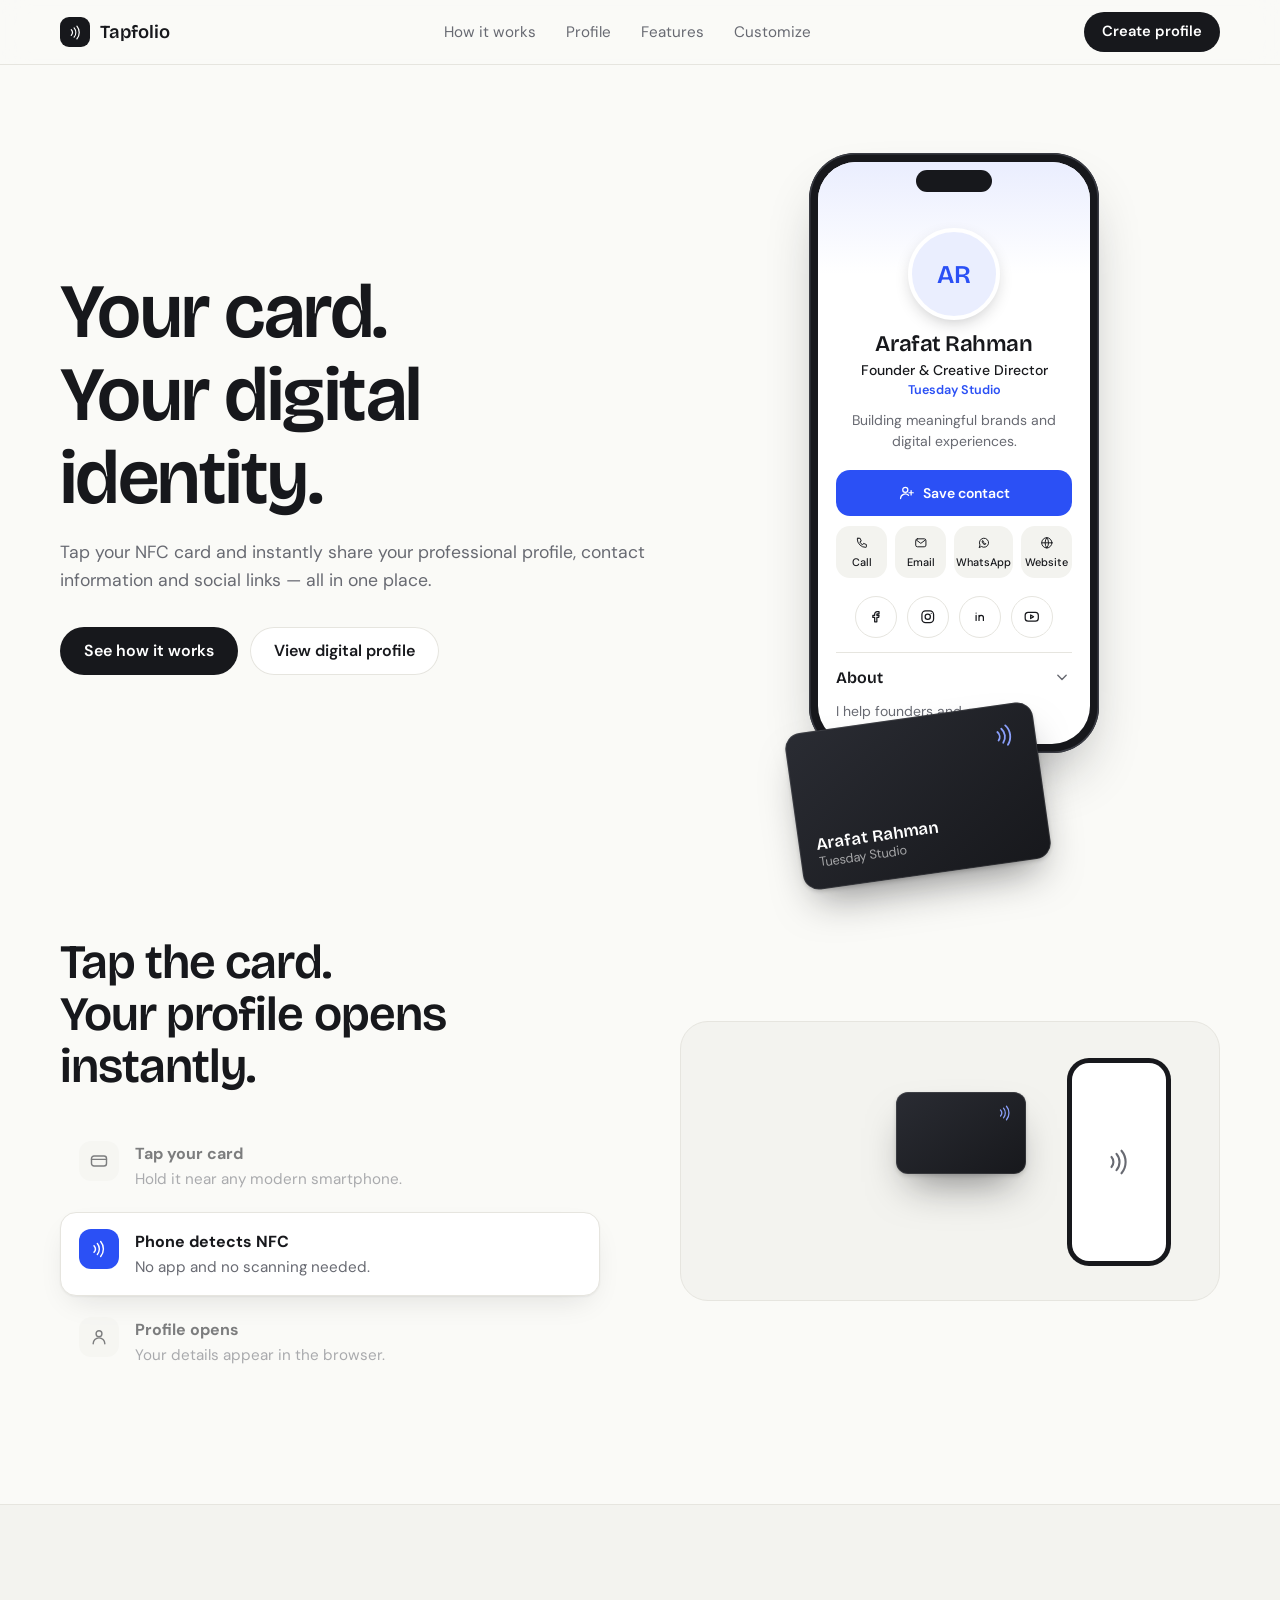
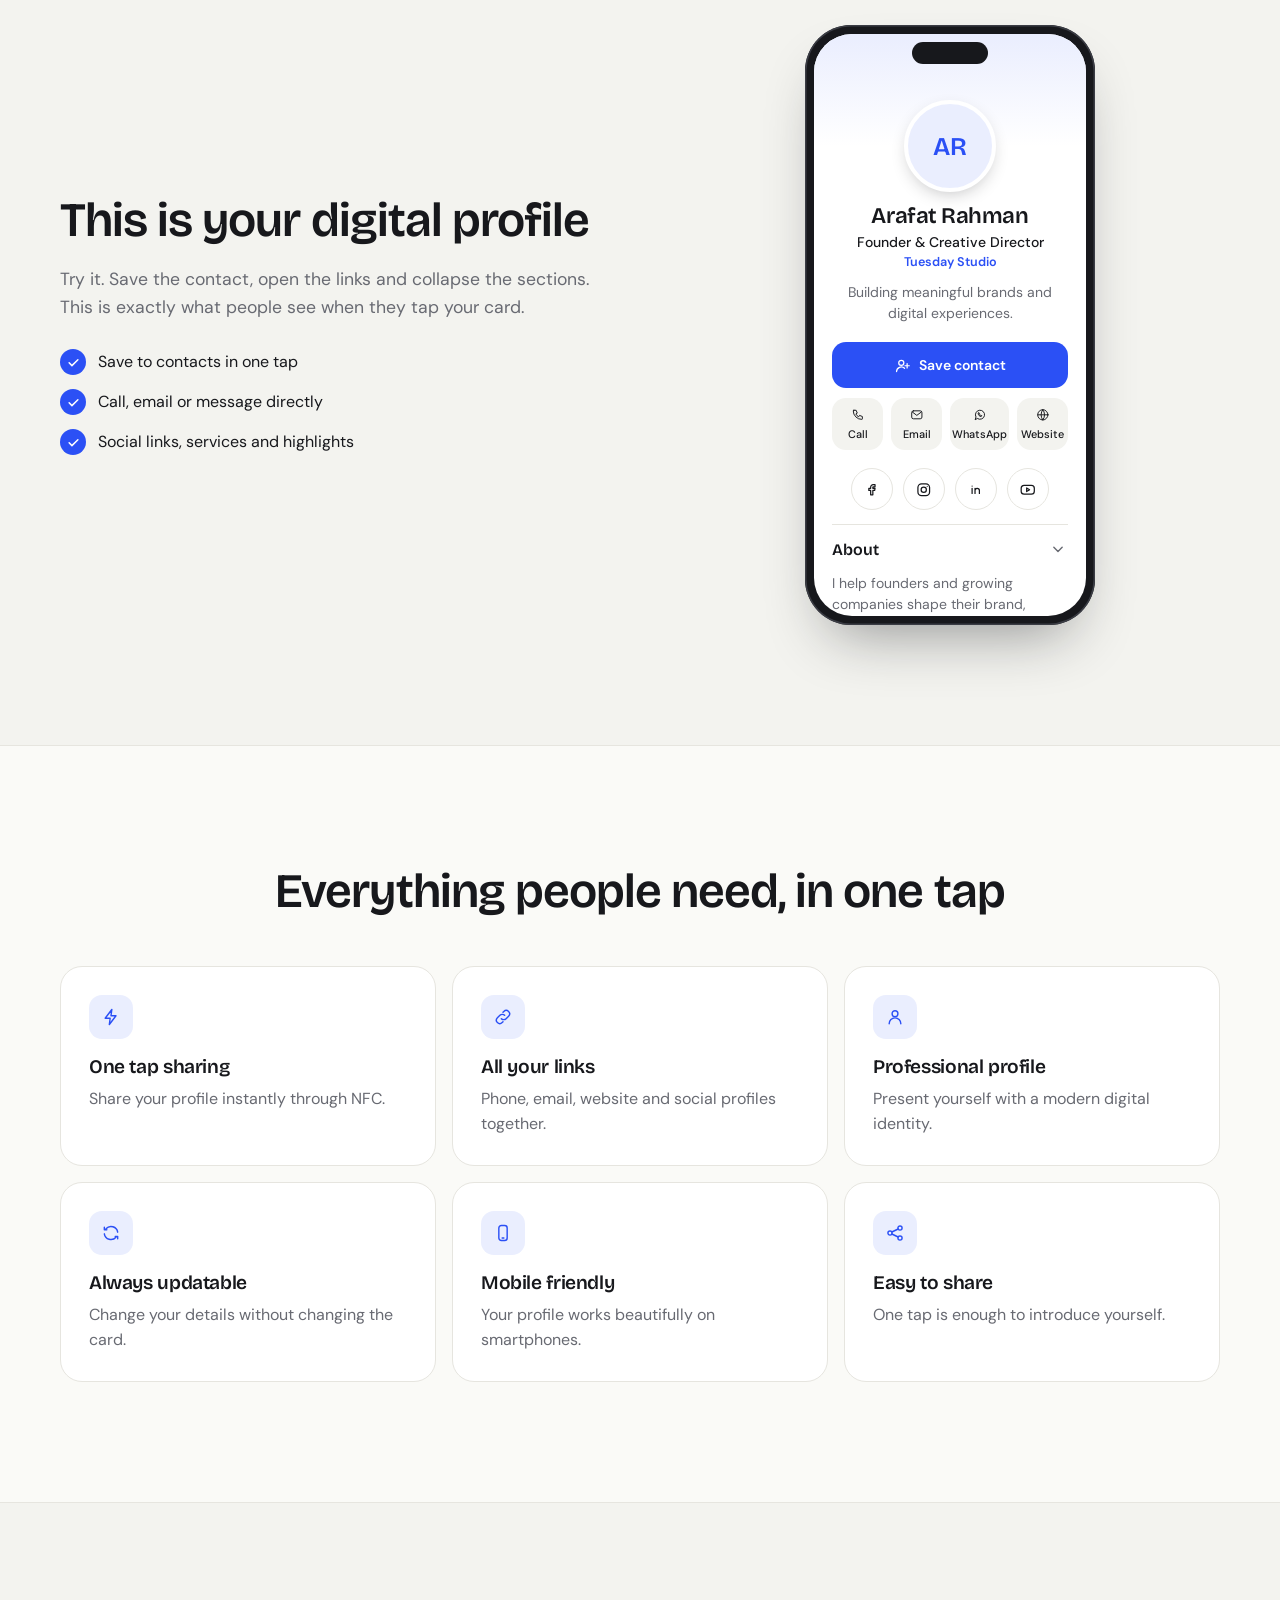
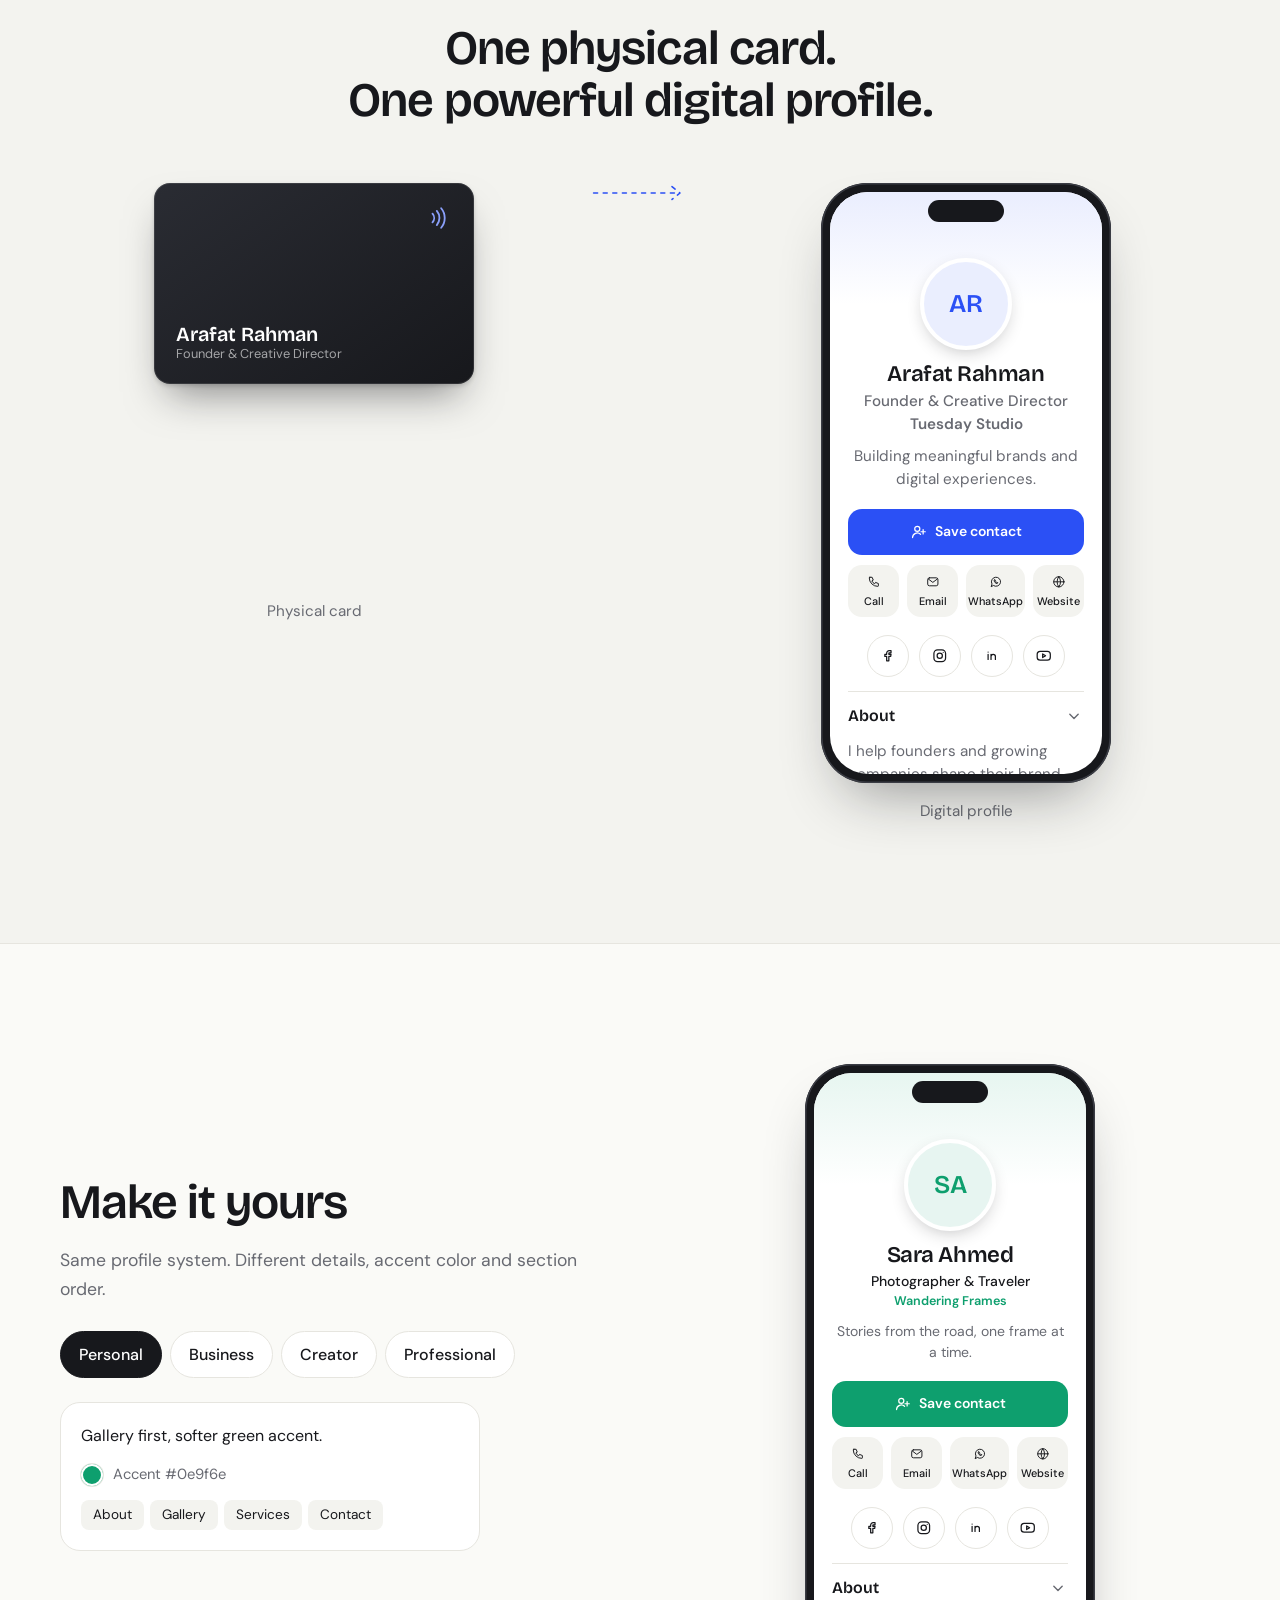
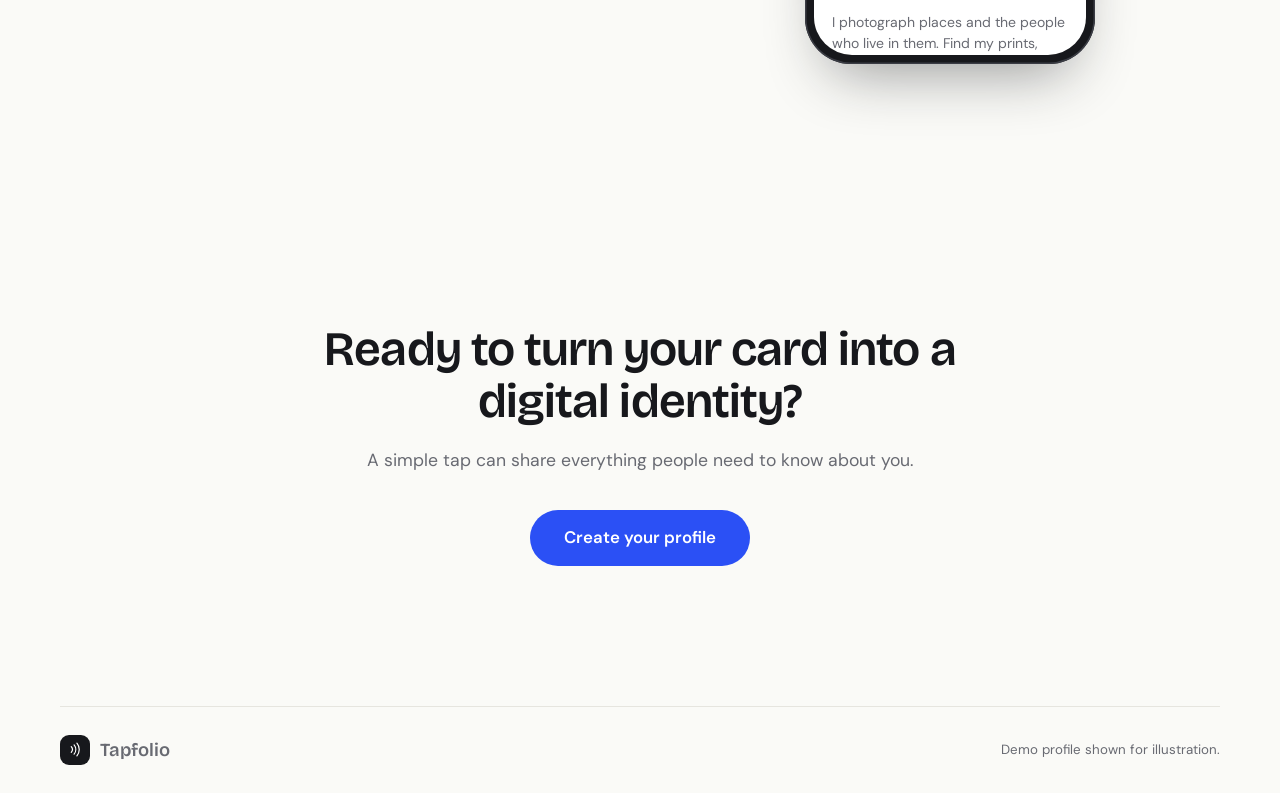
==== index.html @ 9f8b3900 "first commit" ====
<!doctype html>
<html lang="en">
  <head>
    <meta charset="utf-8" />
    <meta name="viewport" content="width=device-width, initial-scale=1" />
    <title>Tapfolio — Your card. Your digital identity.</title>
    <meta
      name="description"
      content="Tap an NFC card and instantly open a premium digital profile with contact details, links and more."
    />
    <link rel="preconnect" href="https://fonts.googleapis.com" />
    <link rel="preconnect" href="https://fonts.gstatic.com" crossorigin />
    <link
      href="https://fonts.googleapis.com/css2?family=Bricolage+Grotesque:wght@500;600;700&family=DM+Sans:wght@400;500;600&display=swap"
      rel="stylesheet"
    />
    <link rel="stylesheet" href="style.css" />
  </head>
  <body>
    <header class="nav">
      <div class="wrap nav-in">
        <a href="#top" class="brand"
          ><span class="brand-mark" data-icon="nfc"></span
          ><span data-bind="site.brand"></span
        ></a>
        <nav class="nav-links" aria-label="Main">
          <a href="#how">How it works</a>
          <a href="#profile">Profile</a>
          <a href="#features">Features</a>
          <a href="#customize">Customize</a>
        </nav>
        <a class="btn btn-sm" href="profile.html">Create profile</a>
      </div>
    </header>

    <main id="top">
      <!-- 1. Hero -->
      <section class="hero wrap">
        <div class="hero-copy">
          <h1>Your card.<br />Your digital identity.</h1>
          <p class="lead">
            Tap your NFC card and instantly share your professional profile,
            contact information and social links — all in one place.
          </p>
          <div class="cta-row">
            <a class="btn" href="#how">See how it works</a>
            <a class="btn btn-ghost" href="#profile">View digital profile</a>
          </div>
        </div>

        <div
          class="stage"
          aria-label="An NFC card tapping a phone that shows a digital profile"
        >
          <div class="phone">
            <div class="screen">
              <div class="pf-scroll" data-profile="main"></div>
            </div>
          </div>
          <div class="rings" aria-hidden="true">
            <span></span><span></span><span></span>
          </div>
          <div class="nfc-card hero-card" role="img" aria-label="NFC card">
            <span class="nfc-card-mark" data-icon="nfc"></span>
            <div class="nfc-card-id">
              <strong data-bind="name"></strong
              ><span data-bind="company"></span>
            </div>
          </div>
        </div>
      </section>

      <!-- 5. Tap experience -->
      <section class="section wrap" id="how">
        <div class="split">
          <div class="reveal">
            <h2>Tap the card.<br />Your profile opens instantly.</h2>
            <ol class="steps">
              <li class="active">
                <span data-icon="card"></span>
                <div>
                  <strong>Tap your card</strong>
                  <p>Hold it near any modern smartphone.</p>
                </div>
              </li>
              <li>
                <span data-icon="nfc"></span>
                <div>
                  <strong>Phone detects NFC</strong>
                  <p>No app and no scanning needed.</p>
                </div>
              </li>
              <li>
                <span data-icon="user"></span>
                <div>
                  <strong>Profile opens</strong>
                  <p>Your details appear in the browser.</p>
                </div>
              </li>
            </ol>
          </div>
          <div class="td reveal" data-step="0" aria-hidden="true">
            <div class="td-rings"><span></span><span></span></div>
            <div class="nfc-card mini-card">
              <span class="nfc-card-mark" data-icon="nfc"></span>
            </div>
            <div class="td-phone">
              <div class="td-off" data-icon="nfc"></div>
              <div class="td-on">
                <img data-bind-src="avatar" alt="" /><i></i><i></i><b></b>
              </div>
            </div>
          </div>
        </div>
      </section>

      <!-- 2–4. Profile demo -->
      <section class="section demo" id="profile">
        <div class="wrap split split-rev">
          <div class="demo-phone reveal">
            <div class="phone">
              <div class="screen">
                <div class="pf-scroll" data-profile="main"></div>
              </div>
            </div>
          </div>
          <div class="reveal">
            <h2>This is your digital profile</h2>
            <p class="lead">
              Try it. Save the contact, open the links and collapse the
              sections. This is exactly what people see when they tap your card.
            </p>
            <ul class="ticks">
              <li>
                <span data-icon="check"></span>Save to contacts in one tap
              </li>
              <li>
                <span data-icon="check"></span>Call, email or message directly
              </li>
              <li>
                <span data-icon="check"></span>Social links, services and
                highlights
              </li>
            </ul>
          </div>
        </div>
      </section>

      <!-- 6. Features -->
      <section class="section wrap" id="features">
        <h2 class="center reveal">Everything people need, in one tap</h2>
        <div class="grid reveal">
          <article>
            <span data-icon="bolt"></span>
            <h3>One tap sharing</h3>
            <p>Share your profile instantly through NFC.</p>
          </article>
          <article>
            <span data-icon="link"></span>
            <h3>All your links</h3>
            <p>Phone, email, website and social profiles together.</p>
          </article>
          <article>
            <span data-icon="user"></span>
            <h3>Professional profile</h3>
            <p>Present yourself with a modern digital identity.</p>
          </article>
          <article>
            <span data-icon="refresh"></span>
            <h3>Always updatable</h3>
            <p>Change your details without changing the card.</p>
          </article>
          <article>
            <span data-icon="device"></span>
            <h3>Mobile friendly</h3>
            <p>Your profile works beautifully on smartphones.</p>
          </article>
          <article>
            <span data-icon="share"></span>
            <h3>Easy to share</h3>
            <p>One tap is enough to introduce yourself.</p>
          </article>
        </div>
      </section>

      <!-- 7. Card + profile -->
      <section class="section pair">
        <div class="wrap">
          <h2 class="center reveal">
            One physical card.<br />One powerful digital profile.
          </h2>
          <div class="pair-row reveal">
            <div class="pair-card">
              <div class="nfc-card big-card" role="img" aria-label="NFC card">
                <span class="nfc-card-mark" data-icon="nfc"></span>
                <div class="nfc-card-id">
                  <strong data-bind="name"></strong
                  ><span data-bind="title"></span>
                </div>
              </div>
              <p>Physical card</p>
            </div>
            <svg class="pair-link" viewBox="0 0 120 24" aria-hidden="true">
              <path d="M2 12h108M100 4l10 8-10 8" />
            </svg>
            <div class="pair-phone">
              <div class="phone">
                <div class="screen">
                  <div class="pf-scroll" data-profile="main"></div>
                </div>
              </div>
              <p>Digital profile</p>
            </div>
          </div>
        </div>
      </section>

      <!-- 8. Customization -->
      <section class="section wrap" id="customize">
        <div class="split">
          <div class="reveal">
            <h2>Make it yours</h2>
            <p class="lead">
              Same profile system. Different details, accent color and section
              order.
            </p>
            <div
              class="tabs"
              role="tablist"
              aria-label="Profile types"
              id="tabs"
            ></div>
            <div
              class="variant-info"
              id="variant-info"
              aria-live="polite"
            ></div>
          </div>
          <div class="demo-phone reveal">
            <div class="phone">
              <div class="screen">
                <div class="pf-scroll" data-profile="variant"></div>
              </div>
            </div>
          </div>
        </div>
      </section>

      <!-- 9. Final CTA -->
      <section class="final wrap reveal">
        <h2>Ready to turn your card into a digital identity?</h2>
        <p class="lead">
          A simple tap can share everything people need to know about you.
        </p>
        <a class="btn btn-lg" data-bind-href="site.ctaHref"
          >Create your profile</a
        >
      </section>
    </main>

    <footer class="foot wrap">
      <span class="brand"
        ><span class="brand-mark" data-icon="nfc"></span
        ><span data-bind="site.brand"></span
      ></span>
      <small>Demo profile shown for illustration.</small>
    </footer>

    <script src="data.js"></script>
    <script src="app.js"></script>
  </body>
</html>
---- style.css ----
/* ==========================================================================
   Tokens
   ========================================================================== */
:root {
  --bg: #fafaf7;
  --surface: #f3f3ef;
  --line: #e6e5df;
  --ink: #17181c;
  --muted: #686a72;
  --accent: #2b50f5;
  --accent-soft: color-mix(in srgb, var(--accent) 10%, #fff);
  --display: "Bricolage Grotesque", "DM Sans", system-ui, sans-serif;
  --body: "DM Sans", system-ui, -apple-system, sans-serif;
  --shadow: 0 1px 2px rgba(23, 24, 28, .05), 0 12px 32px -12px rgba(23, 24, 28, .14);
}

/* ==========================================================================
   Base
   ========================================================================== */
*, *::before, *::after { box-sizing: border-box; margin: 0; }
html { scroll-behavior: smooth; scroll-padding-top: 76px; }
body { font: 16px/1.6 var(--body); color: var(--ink); background: var(--bg); overflow-x: clip; -webkit-font-smoothing: antialiased; }
img { display: block; max-width: 100%; }
a { color: inherit; text-decoration: none; }
button { font: inherit; color: inherit; cursor: pointer; border: 0; background: none; }
:focus-visible { outline: 2px solid var(--accent); outline-offset: 2px; }
svg { width: 1.25em; height: 1.25em; flex: none; }
[data-icon] { display: inline-flex; }

h1, h2, h3 { font-family: var(--display); font-weight: 600; letter-spacing: -.02em; line-height: 1.08; }
h1 { font-size: clamp(2.6rem, 8vw, 4.8rem); }
h2 { font-size: clamp(1.9rem, 4.6vw, 3rem); }
.lead { color: var(--muted); font-size: 1.1rem; max-width: 34em; margin-top: 18px; }
.center { text-align: center; }

.wrap { width: min(1160px, 100% - 40px); margin-inline: auto; }
.section { padding: clamp(64px, 10vw, 120px) 0; }
.split { display: grid; gap: 48px; align-items: center; }
@media (min-width: 900px) {
  .split { grid-template-columns: 1fr 1fr; gap: 80px; }
  .split-rev > :first-child { order: 2; }
}

/* ==========================================================================
   Buttons + nav
   ========================================================================== */
.btn { display: inline-flex; align-items: center; justify-content: center; min-height: 48px; padding: 0 24px; border-radius: 999px;
  background: var(--ink); color: #fff; font-weight: 600; transition: transform .2s, box-shadow .2s, background .2s; }
.btn:hover { transform: translateY(-1px); box-shadow: var(--shadow); }
.btn:active { transform: scale(.97); }
.btn-ghost { background: #fff; color: var(--ink); box-shadow: inset 0 0 0 1px var(--line); }
.btn-sm { min-height: 40px; padding: 0 18px; font-size: .92rem; }
.btn-lg { min-height: 56px; padding: 0 34px; font-size: 1.05rem; background: var(--accent); }
.cta-row { display: flex; flex-wrap: wrap; gap: 12px; margin-top: 32px; }

.nav { position: sticky; top: 0; z-index: 20; background: color-mix(in srgb, var(--bg) 86%, transparent); backdrop-filter: blur(14px); border-bottom: 1px solid var(--line); }
.nav-in { display: flex; align-items: center; justify-content: space-between; height: 64px; }
.brand { display: inline-flex; align-items: center; gap: 10px; font: 600 1.15rem var(--display); }
.brand-mark { display: grid; place-items: center; width: 30px; height: 30px; border-radius: 9px; background: var(--ink); color: #fff; }
.brand-mark svg { width: 17px; height: 17px; }
.nav-links { display: none; gap: 30px; color: var(--muted); font-size: .95rem; }
.nav-links a:hover { color: var(--ink); }
@media (min-width: 800px) { .nav-links { display: flex; } }

/* ==========================================================================
   Hero + stage
   ========================================================================== */
.hero { display: grid; gap: 24px; padding-block: clamp(40px, 7vw, 88px) 24px; align-items: center; }
@media (min-width: 900px) { .hero { grid-template-columns: 1.05fr .95fr; gap: 40px; } }

.stage { position: relative; height: 640px; display: grid; justify-items: center; align-items: start; }
.stage .phone { animation: float 7s ease-in-out infinite; }
.hero-card { position: absolute; left: -4px; bottom: 36px; transform: rotate(-8deg); animation: tap 6s ease-in-out infinite; z-index: 3; }
.rings { position: absolute; left: 50%; top: 300px; width: 0; height: 0; z-index: 2; pointer-events: none; }
.rings span { position: absolute; left: -90px; top: -90px; width: 180px; height: 180px; border-radius: 50%; border: 1.5px solid var(--accent); opacity: 0; animation: ring 3s ease-out infinite; }
.rings span:nth-child(2) { animation-delay: 1s; }
.rings span:nth-child(3) { animation-delay: 2s; }
@media (min-width: 560px) { .hero-card { left: 6%; } }
@media (min-width: 900px) { .hero-card { left: -36px; } }

@keyframes float { 50% { transform: translateY(-8px); } }
@keyframes tap { 0%, 100% { translate: 0 0; } 40%, 60% { translate: 26px -26px; } }
@keyframes ring { 0% { transform: scale(.4); opacity: .5; } 100% { transform: scale(1.7); opacity: 0; } }

/* ==========================================================================
   NFC card
   ========================================================================== */
.nfc-card { position: relative; width: 250px; aspect-ratio: 1.586; border-radius: 16px; padding: 18px; color: #fff;
  background: linear-gradient(145deg, #2a2c33, #17181c); box-shadow: 0 2px 4px rgba(0, 0, 0, .15), 0 22px 40px -14px rgba(23, 24, 28, .5);
  display: flex; flex-direction: column; justify-content: space-between; overflow: hidden; }
.nfc-card::after { content: ""; position: absolute; inset: 0; border-radius: inherit; box-shadow: inset 0 0 0 1px rgba(255, 255, 255, .1); pointer-events: none; }
.nfc-card-mark { align-self: flex-end; color: color-mix(in srgb, var(--accent) 55%, #fff); }
.nfc-card-mark svg { width: 26px; height: 26px; }
.nfc-card-id { display: grid; line-height: 1.3; }
.nfc-card-id strong { font: 600 1.05rem var(--display); }
.nfc-card-id span { font-size: .8rem; color: rgba(255, 255, 255, .6); }
.big-card { width: min(320px, 100%); padding: 22px; }
.big-card strong { font-size: 1.25rem; }
.mini-card { position: absolute; width: 130px; padding: 12px; border-radius: 12px; left: 4%; top: 70px; transition: left .9s cubic-bezier(.3, .8, .3, 1); z-index: 1; }
.mini-card svg { width: 18px; height: 18px; }

/* ==========================================================================
   Phone
   ========================================================================== */
.phone { position: relative; width: 290px; height: 600px; padding: 9px; border-radius: 46px; background: #17181c; box-shadow: 0 30px 60px -24px rgba(23, 24, 28, .45), inset 0 0 0 1.5px #3a3c44; flex: none; }
.phone::before { content: ""; position: absolute; top: 17px; left: 50%; width: 76px; height: 22px; margin-left: -38px; border-radius: 99px; background: #17181c; z-index: 5; }
.screen { position: relative; height: 100%; border-radius: 38px; background: #fff; overflow: hidden; }
.pf-scroll { height: 100%; overflow-y: auto; scrollbar-width: none; overscroll-behavior: contain; }
.pf-scroll::-webkit-scrollbar { display: none; }
.toast { position: absolute; left: 50%; bottom: 26px; z-index: 6; translate: -50% 14px; opacity: 0; max-width: 84%; padding: 10px 16px; border-radius: 99px; background: var(--ink); color: #fff; font-size: .8rem; text-align: center; transition: .3s; }
.toast.show { translate: -50% 0; opacity: 1; }
.demo-phone, .pair-phone { display: grid; justify-items: center; }

/* ==========================================================================
   Profile UI
   ========================================================================== */
.pf { --accent: #2b50f5; --accent-soft: color-mix(in srgb, var(--accent) 10%, #fff); padding-bottom: 28px; font-size: 14px; line-height: 1.5; }
.pf-cover { height: 112px; background: linear-gradient(180deg, var(--accent-soft), #fff); }
.pf-head { text-align: center; padding: 0 20px; margin-top: -46px; }
.pf-avatar { display: grid; place-items: center; width: 92px; height: 92px; margin: 0 auto 12px; border-radius: 50%; border: 4px solid #fff; overflow: hidden; background: var(--accent-soft); color: var(--accent); font: 600 1.6rem var(--display); box-shadow: 0 6px 18px -6px rgba(23, 24, 28, .3); }
.pf-avatar img { width: 100%; height: 100%; object-fit: cover; }
.pf h3 { font-size: 1.4rem; }
.pf-role { margin-top: 4px; font-weight: 500; }
.pf-co { color: var(--accent); font-weight: 600; font-size: .9em; }
.pf-bio { color: var(--muted); margin-top: 10px; }

.pf-actions { padding: 18px 18px 0; display: grid; gap: 10px; }
.pf-save { display: flex; align-items: center; justify-content: center; gap: 8px; height: 46px; border-radius: 14px; background: var(--accent); color: #fff; font-weight: 600; transition: transform .15s, background .3s; }
.pf-save:active { transform: scale(.97); }
.pf-save.done { background: #12a05c; }
.pf-quick { display: grid; grid-template-columns: repeat(4, 1fr); gap: 8px; }
.pf-quick a { display: grid; justify-items: center; gap: 4px; padding: 10px 2px 8px; border-radius: 14px; background: var(--surface); font-size: .78em; font-weight: 500; transition: background .2s, transform .15s; }
.pf-quick a:hover { background: var(--accent-soft); color: var(--accent); }
.pf-quick a:active { transform: scale(.95); }

.pf-social { display: flex; justify-content: center; gap: 10px; padding: 18px 18px 6px; }
.pf-social a { display: grid; place-items: center; width: 42px; height: 42px; border-radius: 50%; border: 1px solid var(--line); transition: .2s; }
.pf-social a:hover { background: var(--accent); border-color: var(--accent); color: #fff; transform: translateY(-2px); }

.pf-sec { margin: 8px 18px 0; border-top: 1px solid var(--line); }
.pf-sec summary { display: flex; align-items: center; justify-content: space-between; padding: 14px 0; font: 600 1rem var(--display); cursor: pointer; list-style: none; }
.pf-sec summary::-webkit-details-marker { display: none; }
.pf-sec summary svg { color: var(--muted); transition: transform .25s; }
.pf-sec:not([open]) summary svg { transform: rotate(-90deg); }
.pf-body { padding-bottom: 14px; color: var(--muted); }
.pf-rows { list-style: none; padding: 0; display: grid; gap: 8px; }
.pf-rows a, .pf-rows div { display: flex; align-items: center; gap: 12px; padding: 10px 12px; border-radius: 14px; background: var(--surface); color: var(--ink); }
.pf-rows svg { color: var(--accent); }
.pf-rows small { display: block; color: var(--muted); font-size: .8em; line-height: 1.2; }
.pf-rows span { min-width: 0; overflow-wrap: anywhere; }
.pf-chips { display: flex; flex-wrap: wrap; gap: 8px; }
.pf-chips span { padding: 6px 12px; border-radius: 99px; background: var(--accent-soft); color: var(--accent); font-weight: 500; font-size: .92em; }
.pf-gallery { display: grid; grid-template-columns: repeat(3, 1fr); gap: 6px; }
.pf-gallery img { width: 100%; aspect-ratio: 1; object-fit: cover; border-radius: 10px; background: var(--surface); }
.pf-gallery img:first-child { grid-column: span 2; grid-row: span 2; }

/* ==========================================================================
   Tap steps + mini demo
   ========================================================================== */
.steps { list-style: none; padding: 0; margin-top: 32px; display: grid; gap: 4px; }
.steps li { display: flex; gap: 16px; padding: 16px 18px; border-radius: 16px; border: 1px solid transparent; opacity: .55; transition: .4s; }
.steps li.active { opacity: 1; background: #fff; border-color: var(--line); box-shadow: var(--shadow); }
.steps [data-icon] { display: grid; place-items: center; width: 40px; height: 40px; border-radius: 12px; background: var(--surface); flex: none; }
.steps li.active [data-icon] { background: var(--accent); color: #fff; }
.steps p { color: var(--muted); font-size: .95rem; }

.td { position: relative; height: 280px; border-radius: 28px; background: var(--surface); border: 1px solid var(--line); overflow: hidden; }
.td-phone { position: absolute; right: 9%; top: 36px; width: 104px; height: 208px; border-radius: 22px; background: #17181c; padding: 5px; z-index: 2; }
.td-off, .td-on { position: absolute; inset: 5px; border-radius: 17px; background: #fff; display: grid; place-items: center; transition: opacity .5s; }
.td-off { color: var(--muted); opacity: 1; }
.td-off svg { width: 30px; height: 30px; }
.td-on { opacity: 0; align-content: center; justify-items: center; gap: 8px; }
.td-on img { width: 44px; height: 44px; border-radius: 50%; object-fit: cover; }
.td-on i { display: block; width: 60%; height: 6px; border-radius: 4px; background: var(--line); }
.td-on b { width: 70%; height: 20px; border-radius: 8px; background: var(--accent); }
.td-rings span { position: absolute; right: calc(9% + 2px); top: 110px; width: 100px; height: 100px; margin-right: -2px; border-radius: 50%; border: 1.5px solid var(--accent); opacity: 0; }
.td[data-step="1"] .mini-card { left: 40%; }
.td[data-step="2"] .mini-card { left: 32%; }
.td[data-step="1"] .td-rings span { animation: ring 1.6s ease-out infinite; }
.td[data-step="1"] .td-rings span:nth-child(2) { animation-delay: .6s; }
.td[data-step="2"] .td-off { opacity: 0; }
.td[data-step="2"] .td-on { opacity: 1; }

/* ==========================================================================
   Demo, features, pair, customize, final
   ========================================================================== */
.demo { background: var(--surface); border-block: 1px solid var(--line); }
.ticks { list-style: none; padding: 0; margin-top: 28px; display: grid; gap: 14px; }
.ticks li { display: flex; align-items: center; gap: 12px; }
.ticks [data-icon] { display: grid; place-items: center; width: 26px; height: 26px; border-radius: 50%; background: var(--accent); color: #fff; }
.ticks svg { width: 15px; height: 15px; stroke-width: 2.4; }

.grid { display: grid; gap: 16px; margin-top: 48px; grid-template-columns: 1fr; }
@media (min-width: 640px) { .grid { grid-template-columns: repeat(2, 1fr); } }
@media (min-width: 960px) { .grid { grid-template-columns: repeat(3, 1fr); } }
.grid article { padding: 28px; border-radius: 22px; background: #fff; border: 1px solid var(--line); transition: transform .25s, box-shadow .25s; }
.grid article:hover { transform: translateY(-3px); box-shadow: var(--shadow); }
.grid [data-icon] { display: grid; place-items: center; width: 44px; height: 44px; border-radius: 13px; background: var(--accent-soft); color: var(--accent); margin-bottom: 18px; }
.grid h3 { font-size: 1.2rem; }
.grid p { color: var(--muted); margin-top: 8px; }

.pair { background: var(--surface); border-block: 1px solid var(--line); }
.pair-row { display: grid; justify-items: center; gap: 28px; margin-top: 56px; }
.pair-card, .pair-phone { display: grid; justify-items: center; gap: 16px; width: 100%; }
.pair-row p { color: var(--muted); font-size: .95rem; }
.pair-link { width: 96px; height: 20px; color: var(--accent); fill: none; stroke: currentColor; stroke-width: 2; stroke-linecap: round; stroke-linejoin: round; stroke-dasharray: 5 7; animation: dash 1.4s linear infinite; transform: rotate(90deg); }
@keyframes dash { to { stroke-dashoffset: -24; } }
@media (min-width: 900px) {
  .pair-row { grid-template-columns: 1fr auto 1fr; gap: 24px; }
  .pair-link { transform: none; }
}

.tabs { display: flex; flex-wrap: wrap; gap: 8px; margin-top: 28px; }
.tabs button { padding: 10px 18px; border-radius: 99px; border: 1px solid var(--line); background: #fff; font-weight: 500; transition: .2s; }
.tabs button:hover { border-color: var(--ink); }
.tabs button[aria-selected="true"] { background: var(--ink); color: #fff; border-color: var(--ink); }
.variant-info { margin-top: 24px; padding: 20px; border-radius: 20px; background: #fff; border: 1px solid var(--line); display: grid; gap: 14px; max-width: 420px; }
.swatch-row { display: flex; align-items: center; gap: 10px; color: var(--muted); font-size: .92rem; }
.swatch { width: 22px; height: 22px; border-radius: 50%; box-shadow: inset 0 0 0 2px #fff, 0 0 0 1px var(--line); }
.order { display: flex; flex-wrap: wrap; gap: 6px; }
.order span { padding: 4px 12px; border-radius: 8px; background: var(--surface); font-size: .85rem; }

.final { text-align: center; padding-block: clamp(72px, 12vw, 140px); }
.final h2 { max-width: 16em; margin-inline: auto; }
.final .lead { margin: 18px auto 36px; }

.foot { display: flex; flex-wrap: wrap; align-items: center; justify-content: space-between; gap: 12px; padding-block: 28px; border-top: 1px solid var(--line); color: var(--muted); }

/* ==========================================================================
   Reveal + motion preferences
   ========================================================================== */
.reveal { opacity: 0; transform: translateY(16px); transition: opacity .7s ease, transform .7s ease; }
.reveal.in { opacity: 1; transform: none; }
@media (prefers-reduced-motion: reduce) {
  *, *::before, *::after { animation: none !important; transition: none !important; scroll-behavior: auto !important; }
  .reveal { opacity: 1; transform: none; }
}
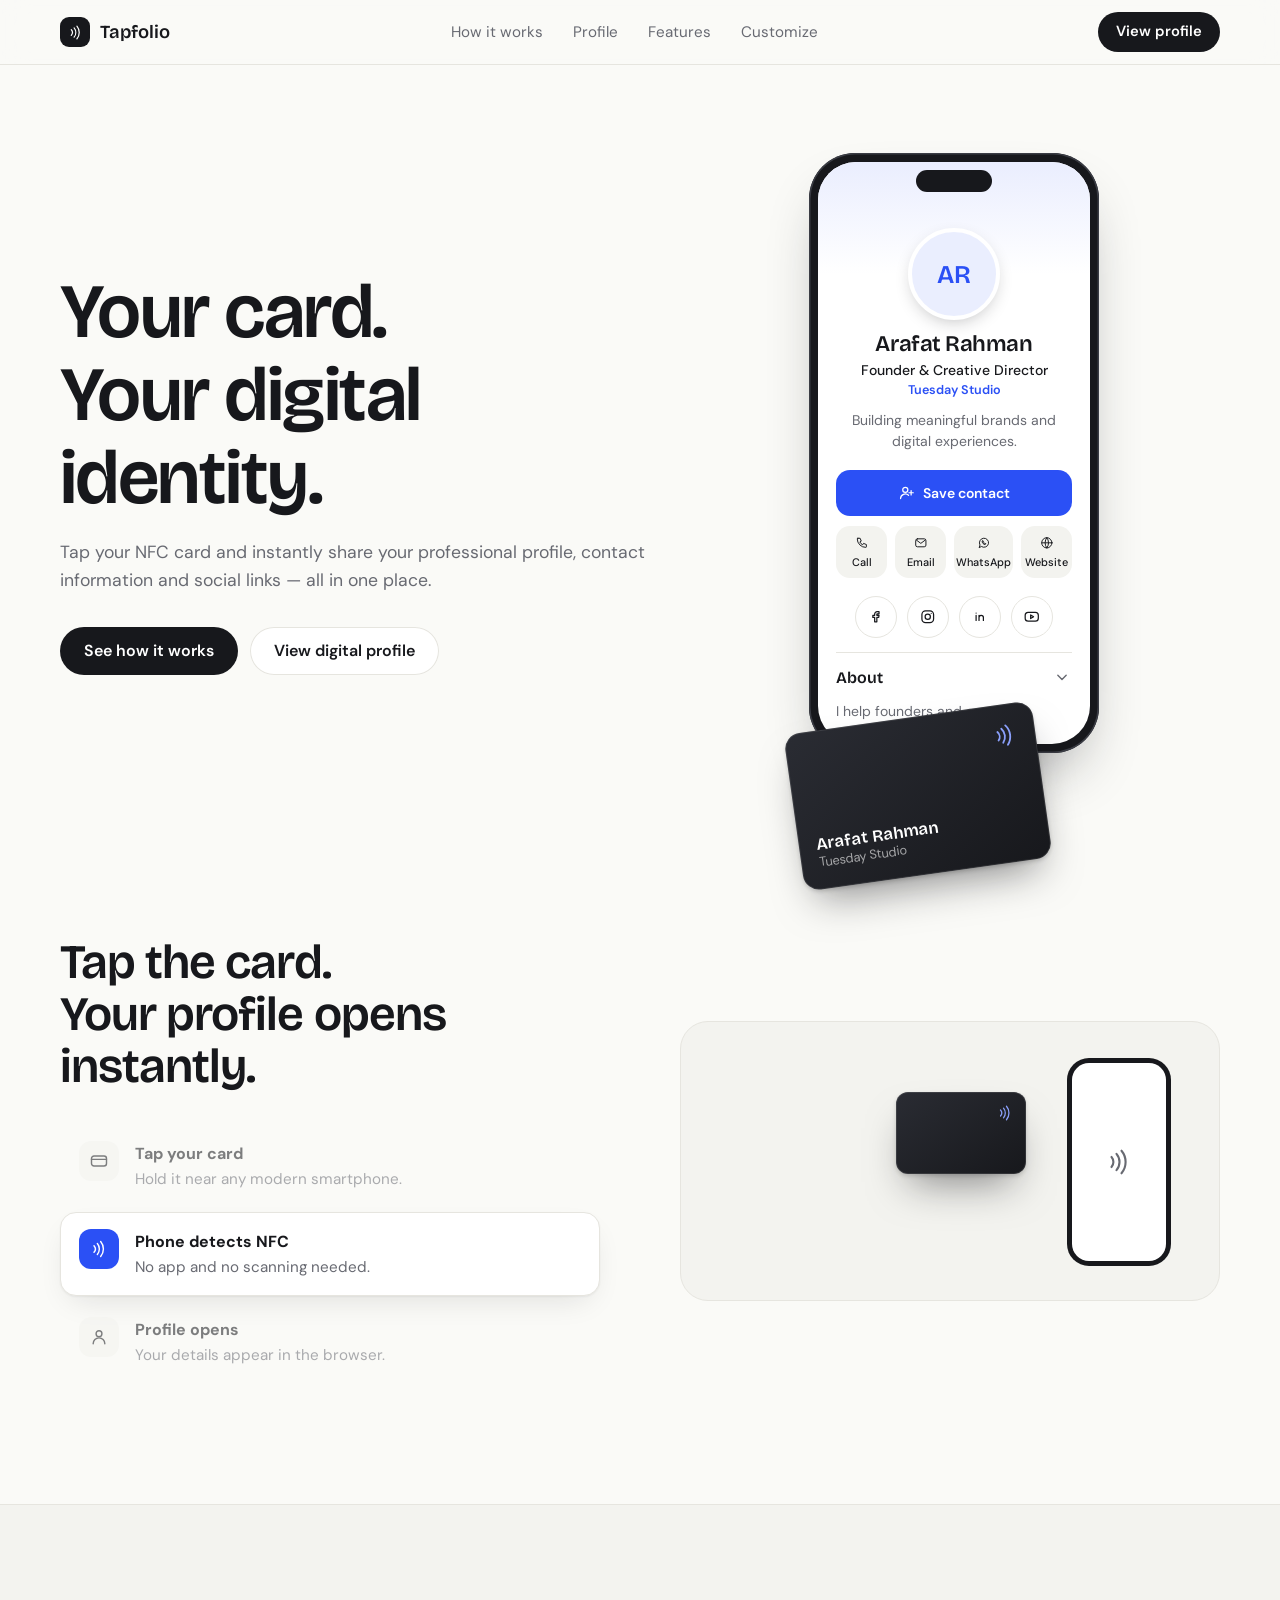
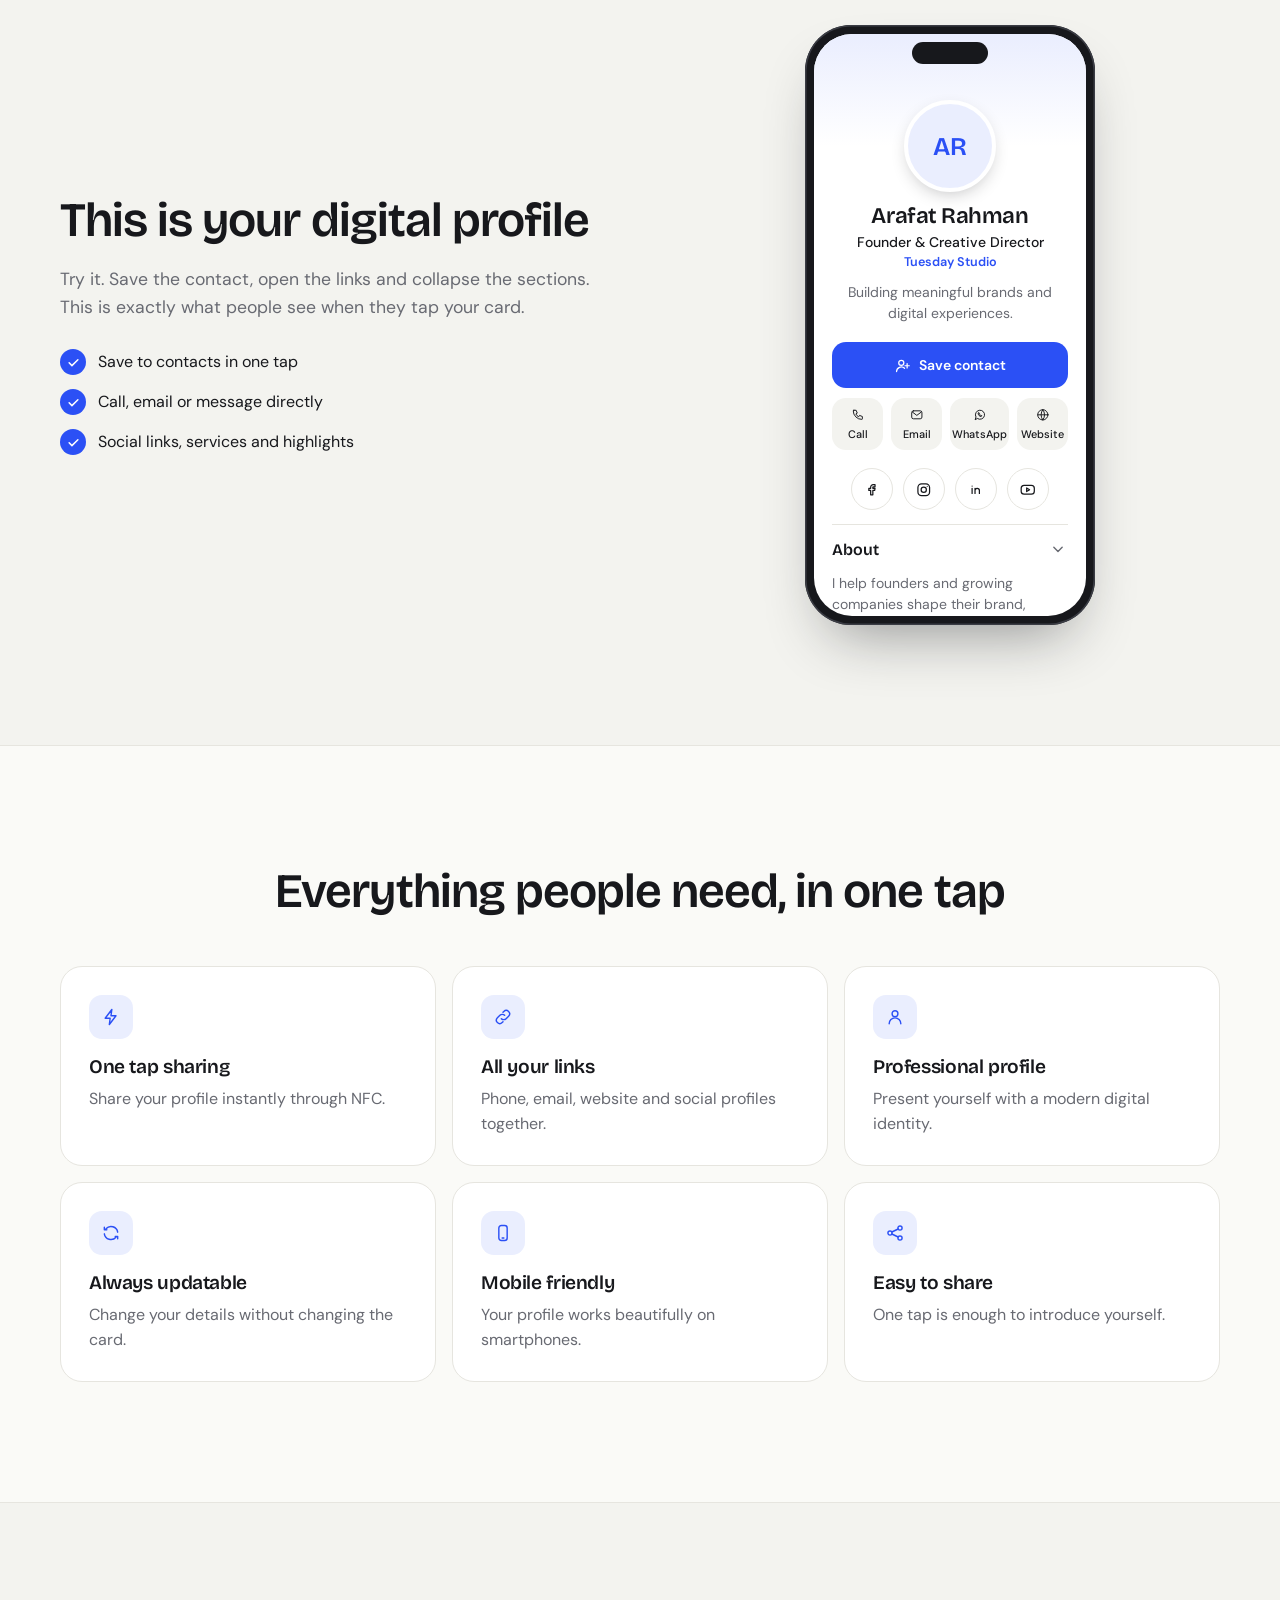
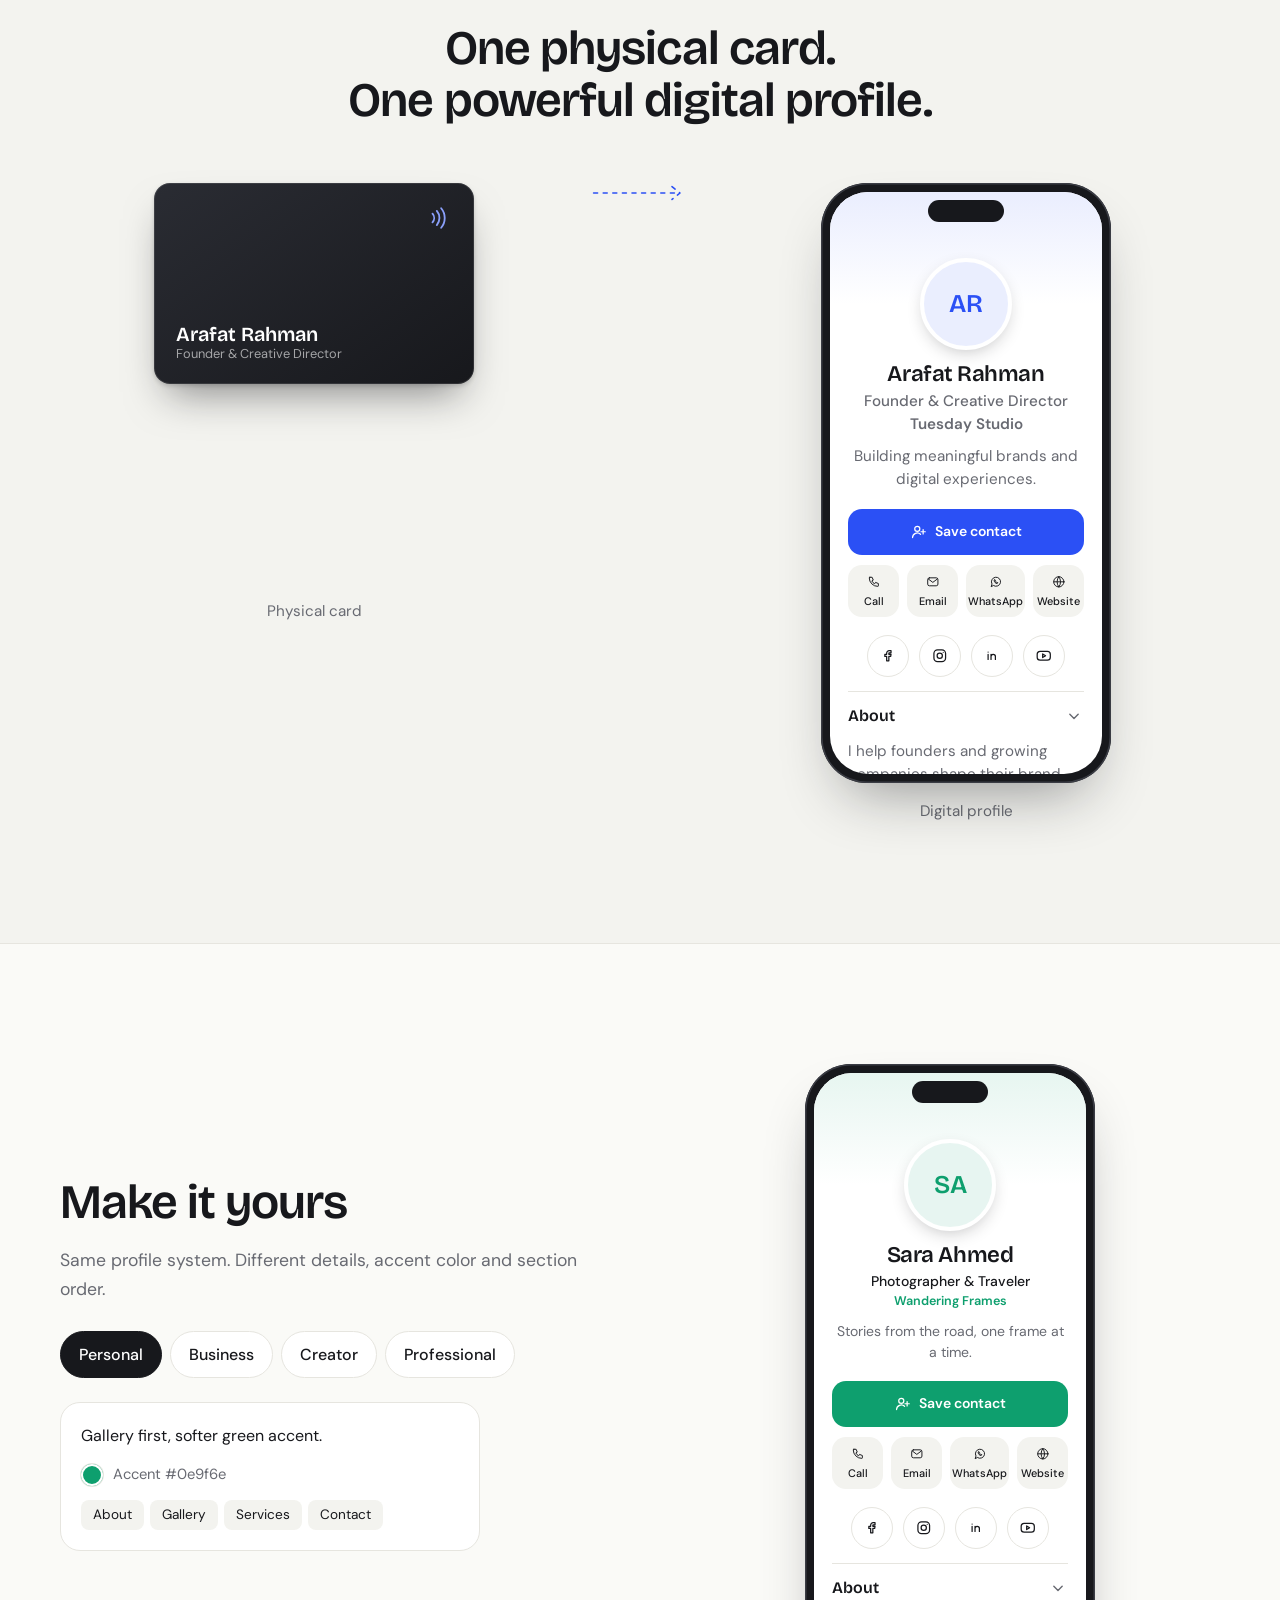
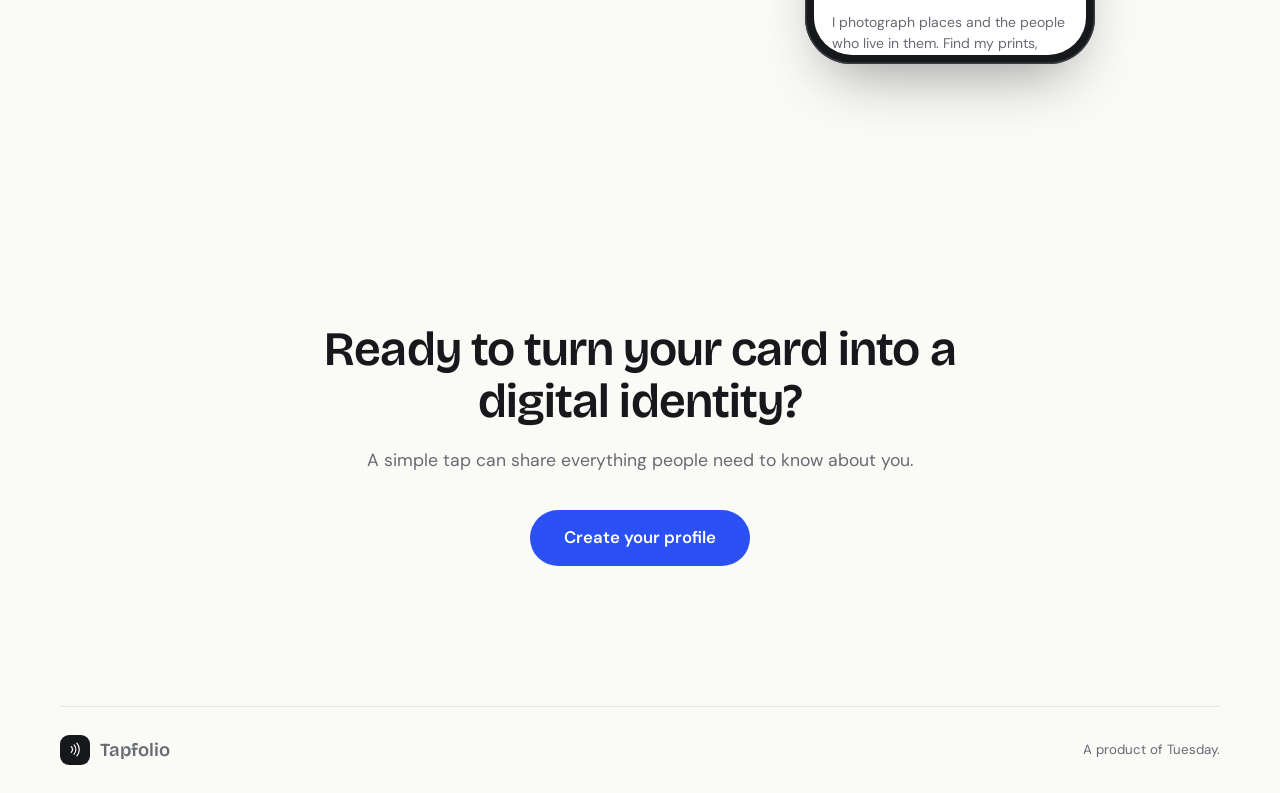
==== commit 59139381: "Update title and footer text in index.html; modify button label for clarity" ====
--- a/index.html
+++ b/index.html
@@ -3,7 +3,7 @@
   <head>
     <meta charset="utf-8" />
     <meta name="viewport" content="width=device-width, initial-scale=1" />
-    <title>Tapfolio — Your card. Your digital identity.</title>
+    <title>OneTap — Your card. Your digital identity.</title>
     <meta
       name="description"
       content="Tap an NFC card and instantly open a premium digital profile with contact details, links and more."
@@ -29,7 +29,7 @@
           <a href="#features">Features</a>
           <a href="#customize">Customize</a>
         </nav>
-        <a class="btn btn-sm" href="profile.html">Create profile</a>
+        <a class="btn btn-sm" href="profile.html">View profile</a>
       </div>
     </header>
 
@@ -263,7 +263,7 @@
         ><span class="brand-mark" data-icon="nfc"></span
         ><span data-bind="site.brand"></span
       ></span>
-      <small>Demo profile shown for illustration.</small>
+      <small>A product of Tuesday.</small>
     </footer>
 
     <script src="data.js"></script>
